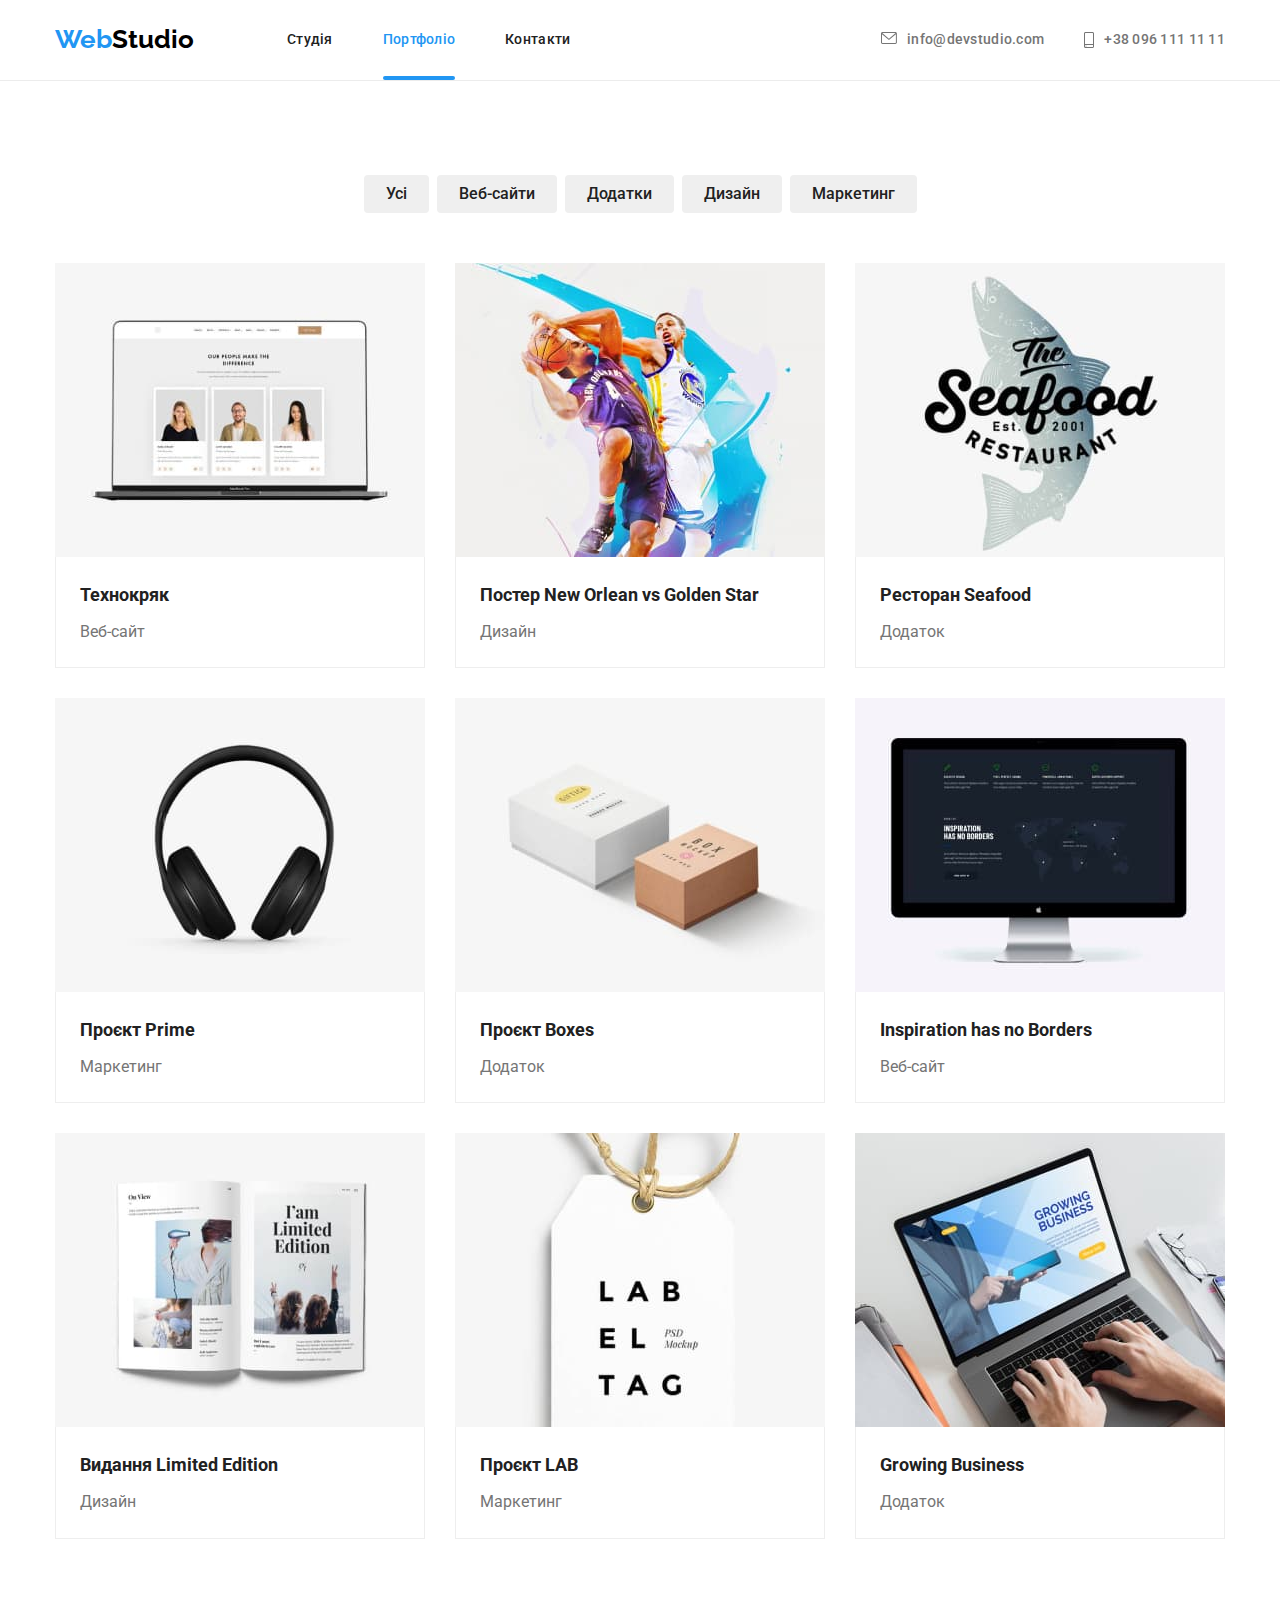
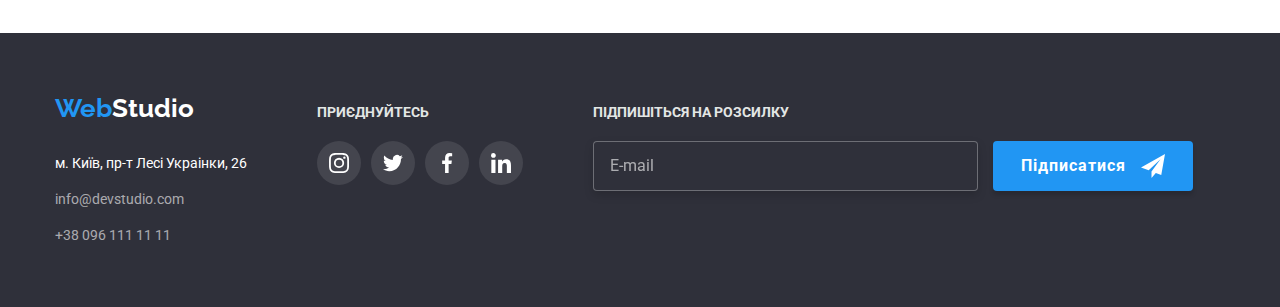
==== portfolio.html @ 9635496c "HW-06" ====
<!DOCTYPE html>
<html lang="uk">
  <head>
    <meta charset="UTF-8" />
    <meta http-equiv="X-UA-Compatible" content="IE=edge" />
    <meta name="viewport" content="width=device-width, initial-scale=1.0" />
    <title>Document</title>
    <link href="https://fonts.googleapis.com/css2?family=Raleway:wght@700&family=Roboto:wght@400;500;700;900&display=swap" rel="stylesheet" />
    <link rel="stylesheet" href="https://cdnjs.cloudflare.com/ajax/libs/modern-normalize/1.1.0/modern-normalize.min.css" />
    <link rel="stylesheet" href="./css/styles.css" />
  </head>
  <body class="page">
    <!-- Шапка сайту-->
    <header class="page-header">
      <div class="container main-nav">
        <a class="logo" href="./index.html">Web<span class="logo-accent">Studio</span></a>
        <nav class="section-nav">
          <ul class="site-nav">
            <li class="item">
              <a href="./index.html" class="link">Студія</a>
            </li>
            <li class="item">
              <a href="./portfolio.html" class="link current">Портфоліо</a>
            </li>
            <li class="item"><a href="" class="link">Контакти</a></li>
          </ul>
        </nav>
        <ul class="site-contact">
          <li class="item">
            <a href="mailto:info@devstudio.com" class="site-contact-link" lang="en">
              <svg class="icon-envelope">
                <use href="./images/sprite.svg#icon-envelope"></use></svg>info@devstudio.com</a
            >
          </li>
          <li class="item">
            <a href="tel:+380961111111" class="site-contact-link">
              <svg class="icon-smartphone">
                <use href="./images/sprite.svg#icon-smartphone"></use></svg>+38 096 111 11 11</a
>
          </li>
        </ul>
      </div>
    </header>
    <!-- Основна частина -->
    <main>
      <section class="section">
        <div class="container">
          <h1 class="visually-hidden">Наші роботи</h1>

          <ul class="main-booton">
            <li class="item">
              <button type="button" class="button">Усі</button>
            </li>
            <li class="item">
              <button type="button" class="button">Веб-сайти</button>
            </li>
            <li class="item">
              <button type="button" class="button">Додатки</button>
            </li>
            <li class="item">
              <button type="button" class="button">Дизайн</button>
            </li>
            <li class="item">
              <button type="button" class="button">Маркетинг</button>
            </li>
          </ul>
          <ul class="product-list">
            <li class="item">
              <a href="/" class="product-link">
                <div class="product-sub-item">
                  <img src="./images/img11.jpg" alt="Технокряк" width="370" />
                  <div class="product-overlay">
                    <p class="product-sub-label">
                      Ресурс пропонує комплексні пропозиції з різним рівнем функціоналу та сервісів. Все це дозволить відвідувачу отримати вичерпні відомості про компанію чи приватну особу.
                    </p>
                  </div>
                </div>
                <div class="border-item">
                  <h2 class="title">Технокряк</h2>
                  <p class="text">Веб-сайт</p>
                </div>
              </a>
            </li>
            <li class="item">
              <a href="" class="product-link">
                <div class="product-sub-item">
                  <img src="./images/img12.jpg" alt="Постер New Orlean vs Golden Star" width="370" />
                  <div class="product-overlay">
                    <p class="product-sub-label">
                      Ресурс пропонує комплексні пропозиції з різним рівнем функціоналу та сервісів. Все це дозволить відвідувачу отримати вичерпні відомості про компанію чи приватну особу.
                    </p>
                  </div>
                </div>
                <div class="border-item">
                  <h2 class="title">Постер New Orlean vs Golden Star</h2>
                  <p class="text">Дизайн</p>
                </div>
              </a>
            </li>
            <li class="item">
              <a href="" class="product-link">
                <div class="product-sub-item">
                  <img src="./images/img13.jpg" alt="Ресторан Seafood" width="370" />
                  <div class="product-overlay">
                    <p class="product-sub-label">
                      Ресурс пропонує комплексні пропозиції з різним рівнем функціоналу та сервісів. Все це дозволить відвідувачу отримати вичерпні відомості про компанію чи приватну особу.
                    </p>
                  </div>
                </div>
                <div class="border-item">
                  <h2 class="title">Ресторан Seafood</h2>
                  <p class="text">Додаток</p>
                </div>
              </a>
            </li>
            <li class="item">
              <a href="" class="product-link"
                ><div class="product-sub-item">
                  <img src="./images/img14.jpg" alt="Проєкт Prime" width="370" />
                  <div class="product-overlay">
                    <p class="product-sub-label">
                      Ресурс пропонує комплексні пропозиції з різним рівнем функціоналу та сервісів. Все це дозволить відвідувачу отримати вичерпні відомості про компанію чи приватну особу.
                    </p>
                  </div>
                </div>
                <div class="border-item">
                  <h2 class="title">Проєкт Prime</h2>
                  <p class="text">Маркетинг</p>
                </div>
              </a>
            </li>
            <li class="item">
              <a href="" class="product-link"
                ><div class="product-sub-item">
                  <img src="./images/img15.jpg" alt="Проєкт Boxes" width="370" />
                  <div class="product-overlay">
                    <p class="product-sub-label">
                      Ресурс пропонує комплексні пропозиції з різним рівнем функціоналу та сервісів. Все це дозволить відвідувачу отримати вичерпні відомості про компанію чи приватну особу.
                    </p>
                  </div>
                </div>
                <div class="border-item">
                  <h2 class="title">Проєкт Boxes</h2>
                  <p class="text">Додаток</p>
                </div>
              </a>
            </li>
            <li class="item">
              <a href="" class="product-link">
                <div class="product-sub-item">
                  <img src="./images/img16.jpg" alt="Inspiration has no Borders" width="370" />
                  <div class="product-overlay">
                    <p class="product-sub-label">
                      Ресурс пропонує комплексні пропозиції з різним рівнем функціоналу та сервісів. Все це дозволить відвідувачу отримати вичерпні відомості про компанію чи приватну особу.
                    </p>
                  </div>
                </div>
                <div class="border-item">
                  <h2 class="title">Inspiration has no Borders</h2>
                  <p class="text">Веб-сайт</p>
                </div>
              </a>
            </li>
            <li class="item">
              <a href="" class="product-link"
                ><div class="product-sub-item">
                  <img src="./images/img17.jpg" alt="Видання Limited Edition" width="370" />
                  <div class="product-overlay">
                    <p class="product-sub-label">
                      Ресурс пропонує комплексні пропозиції з різним рівнем функціоналу та сервісів. Все це дозволить відвідувачу отримати вичерпні відомості про компанію чи приватну особу.
                    </p>
                  </div>
                </div>
                <div class="border-item">
                  <h2 class="title">Видання Limited Edition</h2>
                  <p class="text">Дизайн</p>
                </div>
              </a>
            </li>
            <li class="item">
              <a href="" class="product-link"
                ><div class="product-sub-item">
                  <img src="./images/img18.jpg" alt="Проєкт LAB" width="370" />
                  <div class="product-overlay">
                    <p class="product-sub-label">
                      Ресурс пропонує комплексні пропозиції з різним рівнем функціоналу та сервісів. Все це дозволить відвідувачу отримати вичерпні відомості про компанію чи приватну особу.
                    </p>
                  </div>
                </div>
                <div class="border-item">
                  <h2 class="title">Проєкт LAB</h2>
                  <p class="text">Маркетинг</p>
                </div>
              </a>
            </li>
            <li class="item">
              <a href="" class="product-link"
                ><div class="product-sub-item">
                  <img src="./images/img19.jpg" alt="Growing Business" width="370" />
                  <div class="product-overlay">
                    <p class="product-sub-label">
                      Ресурс пропонує комплексні пропозиції з різним рівнем функціоналу та сервісів. Все це дозволить відвідувачу отримати вичерпні відомості про компанію чи приватну особу.
                    </p>
                  </div>
                </div>
                <div class="border-item">
                  <h2 class="title">Growing Business</h2>
                  <p class="text">Додаток</p>
                </div>
              </a>
            </li>
          </ul>
        </div>
      </section>
    </main>
    <!-- Підвал -->
    <footer class="page-footer">
      <div class="container">
        <div class="container-footer">
          <div class="container-logo-adress">
            <a class="logo footer" href="/index.html">Web<span class="logo-accent footer">Studio</span></a>
            <address class="site-address">
              <ul class="main-address">
                <li class="item">
                  <a href="https://goo.gl/maps/CPtrU1FHBa2aNyZL9" class="site-address link" target="_blank" rel="noopener noreferrer nofollow">м. Київ, пр-т Лесі Украінки, 26</a>
                </li>
                <li class="item">
                  <a href="mailto:info@devstudio.com" class="site-address contact" lang="en">info@devstudio.com</a>
                </li>
                <li class="item">
                  <a href="tel:+380961111111" class="site-address contact">+38 096 111 11 11</a>
                </li>
              </ul>
            </address>
          </div>
          <div class="block-icon-footer">
            <h2 class="social-footer-title">Приєднуйтесь</h2>
            <ul class="social-footer-list">
              <li class="social-footer-item">
                <a class="social-footer-link" target="_blank" rel="noopener noreferrer nofollow" aria-label="instagram" href="https://www.instagram.com"
                  ><svg class="social-footer-icon">
                    <use href="./images/sprite.svg#icon-instagram"></use></svg></a>
              </li>
              <li class="social-footer-item">
                <a class="social-footer-link" target="_blank" rel="noopener noreferrer nofollow" aria-label="twitter" href="https://twitter.com/"
                  ><svg class="social-list-icon">
                    <use href="./images/sprite.svg#icon-twitter"></use></svg></a>
              </li>
              <li class="social-footer-item">
                <a class="social-footer-link" target="_blank" rel="noopener noreferrer nofollow" aria-label="facebook" href="https://www.facebook.com/"
                  ><svg class="social-list-icon">
                    <use href="./images/sprite.svg#icon-facebook"></use>
                  </svg>
                </a>
              </li>
              <li class="social-footer-item">
                <a class="social-footer-link" target="_blank" rel="noopener noreferrer nofollow" aria-label="linkedin" href="https://ua.linkedin.com"
                  ><svg class="social-list-icon">
                    <use href="./images/sprite.svg#icon-linkedin"></use>
                  </svg>
                </a>
              </li>
            </ul>
          </div>
          <div class="form-footer">
            <h2 class="social-footer-title">Підпишіться на розсилку</h2>
            <form action="/">
              <input type="email" class="form-mail" name="mail" id="email" placeholder="E-mail" />
              <button class="button-send">
                Підписатися
                <span>
                  <svg class="icon-send">
                    <use href="./images/sprite.svg#icon-send"></use></svg></span>
              </button>
            </form>
          </div>
        </div>
      </div>
    </footer>
  </body>
</html>
---- css/styles.css ----
:root {
  --primary-text-color: #757575;
  --title-text-color: #212121;
  --accent-color: #2196f3;
  --white-color: #ffffff;
  --black-color: #000000;
  --white-trangparent-color: rgba(255, 255, 255, 0.6);
  --primary-bg-color: #f5f5f5;
  --button-backgraund-color: #f5f4fa;
  --button-bg-hero-color: #188ce8;
  --footer-bg-color: #2f303a;
  --section-bg-color: #f5f4fa;
  --icons-color: #afb1b8;
}
.page {
  background-color: var(--white-color);
  color: var(--primary-text-color);

  font-family: Roboto, sans-serif;
  font-size: 14px;
  line-height: 1.7;
}
.container {
  margin-left: auto;
  margin-right: auto;
  padding-left: 15px;
  padding-right: 15px;
  width: 1200px;

  /* background-color: rgb(118, 199, 115); */
}
ul {
  list-style: none;
  margin-top: 0;
  margin-bottom: 0;
}

img {
  display: block;
}

/* header */
.page-header {
  border-bottom: 1px solid #ececec;
}

.logo {
  display: flex;

  color: var(--accent-color);

  font-family: raleway, sans-serif;
  font-weight: 700;
  font-size: 26px;
  line-height: 1.2;
  text-decoration: none;
}
.logo-accent {
  color: var(--black-color);
  text-decoration: none;
}

/* Site nav */

.page-header .main-nav {
  display: flex;
  align-items: center;
  /* justify-content:; */
}
.section-nav {
  margin-left: 93px;
}

.site-nav {
  display: flex;
  padding: 0;
  margin: 0;
  text-decoration: none;
}

.site-nav .item + .item {
  margin-left: 50px;
}

.site-nav .link {
  position: relative;
  display: flex;
  padding-top: 32px;
  padding-bottom: 32px;

  color: var(--title-text-color);

  font-weight: 500;
  font-size: 14px;
  line-height: 1.14;
  letter-spacing: 0.02em;
  text-decoration: none;

  transition: color 250ms cubic-bezier(0.4, 0, 0.2, 1);
}

.site-nav .link.current {
  color: var(--accent-color);
}
.current::after {
  position: absolute;
  bottom: 0;
  right: 0;
  content: "";
  width: 100%;
  height: 4px;
  background-color: var(--accent-color);
  border-radius: 2px;
}

.site-nav .link:hover,
.site-nav .link:focus {
  color: var(--accent-color);
}

/* site-contact */

.site-contact {
  display: flex;
  padding: 0;
  margin: 0;
  margin-left: auto;
  text-decoration: none;
}
.site-contact .item + .item {
  margin-left: 40px;
}
.site-contact-link {
  padding-top: 32px;
  padding-bottom: 32px;
  text-decoration: none;
  display: flex;
  color: var(--primary-text-color);

  font-weight: 500;
  font-size: 14px;
  line-height: 1.14;
  letter-spacing: 0.02em;

  transition: color 250ms cubic-bezier(0.4, 0, 0.2, 1);
}
.site-contact-link:hover,
.site-contact-link:focus {
  color: var(--accent-color);
  letter-spacing: 0.02em;
}
.icon-envelope {
  width: 16px;
  height: 12px;
  margin-right: 10px;
  fill: currentColor;
}
.icon-smartphone {
  width: 10px;
  height: 16px;
  margin-right: 10px;
  fill: currentColor;
}
/* Секція hero */

.page-hero {
  background-image: linear-gradient(
      to right,
      rgba(47, 48, 58, 0.4),
      rgba(47, 48, 58, 0.4)
    ),
    url(../images/Img20.jpg);

  background-repeat: no-repeat;
  background-size: cover;
  background-position: center;

  max-width: 1600px;
  margin: 0 auto;
  padding-top: 200px;
  padding-bottom: 200px;

  background-color: var(--footer-bg-color);
  text-align: center;
}

.hero-title {
  margin-top: 0;
  margin-bottom: 30px;

  color: var(--white-color);

  font-weight: 900;
  font-size: 44px;
  line-height: 1.36;
  letter-spacing: 0.06em;
  text-transform: uppercase;
}
.button.hero {
  display: inline-block;
  padding: 10px 24px;
  border-radius: 4px;
  min-width: 200px;
  border: none;

  background-color: var(--accent-color);
  color: var(--white-color);
  cursor: pointer;

  font-weight: 700;
  font-size: 16px;
  line-height: 1.9;
  letter-spacing: 0.06em;

  box-shadow: 0px 4px 4px rgba(0, 0, 0, 0.15);

  transition: background-color 250ms cubic-bezier(0.4, 0, 0.2, 1);
}
.button.hero:hover,
.button.hero:focus {
  background-color: var(--button-bg-hero-color);
  color: var(--white-color);
}

/* button section */

.button {
  padding: 6px 22px;
  border-radius: 4px;
  border: none;

  background-color: var(button-backgraund-color);
  color: var(--title-text-color);
  cursor: pointer;

  font-family: inherit;
  font-weight: 500;
  font-size: 16px;
  line-height: 1.6;

  transition: background-color 250ms cubic-bezier(0.4, 0, 0.2, 1),
    color 250ms cubic-bezier(0.4, 0, 0.2, 1),
    box-shadow 250ms cubic-bezier(0.4, 0, 0.2, 1);
}
.button:hover,
.button:focus {
  background-color: var(--accent-color);
  color: var(--white-color);
  box-shadow: 0px 3px 1px rgba(0, 0, 0, 0.1), 0px 1px 2px rgba(0, 0, 0, 0.08),
    0px 2px 2px rgba(0, 0, 0, 0.12);
  border-radius: 4px;
}
.main-booton {
  padding-left: 0;
  margin-bottom: 50px;
  display: flex;
  justify-content: center;
}
.main-booton .item + .item {
  margin-left: 8px;
}
/* Особливості */
.section {
  padding-top: 94px;
  padding-bottom: 94px;
}

.visually-hidden {
  position: absolute;
  white-space: nowrap;
  width: 1px;
  height: 1px;
  overflow: hidden;
  border: 0;
  padding: 0;
  clip: rect(0 0 0 0);
  clip-path: inset(50%);
  margin: -1px;
}

.feature-list .item {
  width: 270px;
}
.feature-list .item + .item {
  margin-left: 30px;
}
.feature-list .title {
  color: var(--title-text-color);

  margin-top: 0;
  margin-bottom: 10px;

  font-style: normal;
  font-weight: 700;
  font-size: 14px;
  line-height: 1.14;
  text-transform: uppercase;
}
.feature-list p {
  margin-top: 0;
  margin-bottom: 0;
}
.feature-list {
  margin-top: 0;
  margin-bottom: 0;
  padding-left: 0;
  padding-right: 0;
  display: flex;
}
.icon-feature {
  display: flex;
  height: 120px;
  width: 270px;
  margin-bottom: 30px;
  background-color: #f5f4fa;
  justify-content: center;
  align-items: center;
}
.icon-feature-title {
  width: 70px;
  height: 70px;
}
/* Перелік послуг */
.section-nopadding {
  padding-bottom: 94px;
}
.section-title {
  margin-top: 0px;
  margin-bottom: 50px;

  text-align: center;
  font-weight: 700;
  font-size: 36px;
  line-height: 1.17;

  color: var(--title-text-color);
}
.work-list {
  margin-top: 0;
  margin-bottom: 0;
  padding-left: 0;
  padding-right: 0;
  display: flex;
  justify-content: space-evenly;
}
.work-list .item + .item {
  margin-left: 30px;
}

.sub-item {
  position: relative;
  margin: 0;
  padding: 0;
}

.label {
  position: absolute;
  bottom: 0;
  left: 0;
  width: 100%;
  padding-top: 27px;
  padding-bottom: 27px;
  margin: 0;

  background-color: rgba(47, 48, 58, 0.8);

  font-weight: 700;
  font-size: 14px;
  line-height: 1.42;
  text-transform: uppercase;
  text-align: center;
  color: var(--white-color);
}
/* Наша команда */
.section-team {
  background: var(--section-bg-color);
  padding-bottom: 94px;
  padding-top: 94px;
  text-align: center;
}

.main-team {
  margin-top: 0;
  margin-bottom: 50px;

  color: var(--title-text-color);

  font-weight: 700;
  font-size: 36px;
  line-height: 1.17;
}

.team-list {
  margin-top: 0;
  margin-bottom: 0;
  display: flex;
  padding: 0;
  padding-left: 0;
}
.team-list .item {
  width: 270px;
  box-shadow: 0px 1px 3px rgba(0, 0, 0, 0.12), 0px 1px 1px rgba(0, 0, 0, 0.14),
    0px 2px 1px rgba(0, 0, 0, 0.2);
  border-radius: 0px 0px 4px 4px;
}
.team-list .item + .item {
  margin-left: 30px;
}

.team-list .title {
  margin-top: 0px;
  margin-bottom: 10px;

  color: var(--title-text-color);
  font-weight: 500;
  font-size: 16px;
  line-height: 1.19;
}
.team-list .text {
  font-size: 16px;
  line-height: 1.19;

  margin-top: 0;
  margin-bottom: 0;
}

.page-team-div {
  background: var(--white-color);
  text-align: center;

  padding-top: 30px;
  padding-bottom: 30px;
}
/* Соціальні мережі */
.social {
  display: flex;
  margin-top: 30px;
  padding: 0;
  justify-content: center;
}
.link-social {
  display: flex;
  cursor: pointer;
  width: 100%;
  height: 100%;
  border-radius: 50%;
  justify-content: center;
  align-items: center;
  color: var(--icons-color);

  transition: color 250ms cubic-bezier(0.4, 0, 0.2, 1),
    background-color 250ms cubic-bezier(0.4, 0, 0.2, 1);
}

.social-list {
  display: flex;
  height: 44px;
  width: 44px;
  background-color: var(--white-color);
  justify-content: center;
  align-items: center;
  border-radius: 50%;
  cursor: pointer;
  /* var(--white-color); */
}
.social-list + .social-list {
  display: flex;
  margin-left: 10px;
}

.social-list-icon {
  width: 20px;
  height: 20px;
  fill: currentColor;
}

.link-social:hover,
.link-social:focus {
  background: var(--accent-color);
  color: var(--white-color);
}
/* Наші роботи */
.product-list {
  padding-left: 0;
  display: flex;
  flex-wrap: wrap;
  margin-left: -30px;
  margin-bottom: -30px;
}
.product-list .item {
  width: 370px;
  margin-left: 30px;
  margin-bottom: 30px;
}
.product-link:hover,
.product-link:focus {
  box-shadow: 0px 1px 3px rgba(0, 0, 0, 0.12), 0px 1px 1px rgba(0, 0, 0, 0.14),
    0px 2px 1px rgba(0, 0, 0, 0.2);
  border-radius: 0px 0px 4px 4px;
}
.border-item {
  display: block;
  padding-top: 20px;
  padding-bottom: 20px;
  border: 1px solid #eeeeee;
  border-top: none;
  width: 370px;
}

.product-list .title {
  margin-bottom: 4px;
  margin-top: 0;
  color: var(--title-text-color);
  padding-left: 24px;
  font-weight: 700;
  font-size: 18px;
  line-height: 2;
}
.product-link {
  display: block;
  width: 100%;
  height: 100%;
  color: var(--primary-text-color);

  margin-top: 0;
  margin-bottom: 0;
  text-decoration: none;
  font-size: 16px;
  line-height: 1.9;
}

.product-link:hover,
.product-link:focus {
  /* border: 1px solid #eeeeee; */
  box-shadow: 0px 1px 1px rgba(0, 0, 0, 0.12), 0px 4px 4px rgba(0, 0, 0, 0.06),
    1px 4px 6px rgba(0, 0, 0, 0.16);
}
.product-list .text {
  color: var(--primary-text-color);

  margin-top: 0;
  margin-bottom: 0;
  padding-left: 24px;
  text-decoration: none;
  font-size: 16px;
  line-height: 1.9;
}

.product-sub-item {
  position: relative;
  margin: 0;
  padding: 0;
  overflow: hidden;
}
.product-overlay {
  position: absolute;
  left: 0;
  bottom: 0;
  width: 100%;
  height: 100%;

  transform: translateY(100%);
  transition: transform 250ms cubic-bezier(0.4, 0, 0.2, 1),
    background-color 250ms cubic-bezier(0.4, 0, 0.2, 1),
    color 250ms cubic-bezier(0.4, 0, 0.2, 1),
    box-shadow 250ms cubic-bezier(0.4, 0, 0.2, 1);

  margin: 0;
  background: rgba(33, 150, 243, 0.9);
}
.product-sub-label {
  position: absolute;
  width: 100%;
  height: 100%;
  margin: 0;
  left: 0;
  bottom: 0;
  padding: 63px 24px;
  color: var(--white-color);

  font-size: 18px;
  line-height: 1.55;
}

.item:hover .product-overlay {
  opacity: 1;
  transform: translateY(0);
}
/* Постійні клієнти */
.section-client {
  padding-top: 94px;
  padding-bottom: 94px;
  text-align: center;
}
.client-title {
  margin-top: 0;
  margin-bottom: 50px;

  color: var(--title-text-color);

  font-weight: 700;
  font-size: 36px;
  line-height: 1.17;
}

.client-list {
  display: flex;
  margin: 0;
  padding: 0;
}
.client-item {
  height: 92px;
  width: 170px;

  background-color: var(--white-color);
  border: 1px solid #afb1b8;
  border-radius: 4px;

  justify-content: center;
  align-items: center;
  cursor: pointer;

  transition: color 250ms cubic-bezier(0.4, 0, 0.2, 1);
}
.client-item:hover,
.client-item:focus {
  border-color: var(--accent-color);
}

.client-item + .client-item {
  display: flex;
  margin-left: 30px;
}

.client-link {
  display: flex;
  cursor: pointer;
  width: 100%;
  height: 100%;
  justify-content: center;
  align-items: center;
  color: var(--icons-color);

  transition: color 250ms cubic-bezier(0.4, 0, 0.2, 1),
    background-color 250ms cubic-bezier(0.4, 0, 0.2, 1);
}
.client-icon {
  width: 106px;
  height: 60px;
  fill: currentColor;
}
.client-link:hover,
.client-link:focus {
  color: var(--accent-color);
}
/* footer */
.container-footer {
  display: flex;
  align-items: baseline;
  gap: 70px;
}

.container-logo-adress {
  /* display: flex; */
  flex-direction: column;
}

.logo.footer {
  margin-bottom: 28px;
}
.logo-accent.footer {
  color: var(--white-color);
  text-decoration: none;
}

.site-address .link {
  color: var(--white-color);
  font-style: normal;
  text-decoration: none;

  transition: color 250ms cubic-bezier(0.4, 0, 0.2, 1);
}
/* .site-address {
  display: flex;
  display: flex;
} */

.site-address .item + .item {
  margin-top: 12px;
}
.main-address {
  padding-left: 0;
}

.site-address .contact {
  color: var(--white-trangparent-color);
  font-style: normal;
  text-decoration: none;

  transition: color 250ms cubic-bezier(0.4, 0, 0.2, 1);
}
.site-address:hover,
.site-address:focus {
  color: var(--accent-color);
}

.page-footer {
  background-color: var(--footer-bg-color);
  padding-top: 60px;
  padding-bottom: 60px;
}

.block-icon-footer {
  display: flex;
  width: 206px;
  flex-direction: column;
}

.social-footer-title {
  font-weight: 700;
  font-size: 14px;
  line-height: 1.14;
  text-transform: uppercase;
  margin-bottom: 20px;
  margin-top: 0;
  color: #e3e6e5;
}

.social-footer-list {
  display: flex;
  margin: 0;
  padding: 0;
}

.social-footer-item {
  display: flex;
  height: 44px;
  width: 44px;
  background-color: rgba(255, 255, 255, 0.1);
  justify-content: center;
  align-items: center;
  border-radius: 50%;
  cursor: pointer;
}

.social-footer-item + .social-footer-item {
  margin-left: 10px;
}

.social-footer-link {
  display: flex;
  cursor: pointer;
  width: 100%;
  height: 100%;
  border-radius: 50%;
  justify-content: center;
  align-items: center;
  color: var(--white-color);

  transition: background-color 250ms cubic-bezier(0.4, 0, 0.2, 1),
    color 250ms cubic-bezier(0.4, 0, 0.2, 1);
}
.social-footer-icon {
  width: 20px;
  height: 20px;
  fill: currentColor;
}

.social-footer-link:hover,
.social-footer-link:focus {
  background-color: var(--accent-color);
}

.form-mail {
  display: inline-block;
  width: 385px;
  height: 50px;
  padding: 15px 16px;
  color: var(--white-color);
  margin-right: 12px;

  border: 1px solid rgba(255, 255, 255, 0.3);
  filter: drop-shadow(0px 4px 4px rgba(0, 0, 0, 0.15));
  border-radius: 4px;
  background-color: var(--footer-bg-color);
}
.form-mail::placeholder {
  font-size: 16px;
  line-height: 1.25;
  color: rgba(255, 255, 255, 0.6);
}
.button-send {
  position: relative;
  display: inline-block;
  padding: 10px 28px;
  border-radius: 4px;
  min-width: 200px;
  border: none;
  margin: 0;
  text-align: start;

  background-color: var(--accent-color);
  color: var(--white-color);
  cursor: pointer;

  font-weight: 700;
  font-size: 16px;
  line-height: 1.9;
  letter-spacing: 0.06em;

  box-shadow: 0px 4px 4px rgba(0, 0, 0, 0.15);
  border-radius: 4px;

  /* transition: background-color 250ms cubic-bezier(0.4, 0, 0.2, 1); */
}
.icon-send {
  position: absolute;
  width: 24px;
  height: 24px;
  right: 28px;
  top: 13px;
  fill: currentColor;
}
/* Модальне вікно */
.backdrop {
  position: fixed;
  top: 0;
  left: 0;
  width: 100%;
  height: 100%;
  background: rgba(0, 0, 0, 0.2);

  opacity: 1;
  transition: opacity 250ms cubic-bezier(0.4, 0, 0.2, 1);
}

.backdrop.is-hidden {
  opacity: 0;
  pointer-events: none;
  /* visibility: hidden; */
}

.backdrop.is-hidden .modal {
  transform: translate(-50%, -50%) scale(1.2);
}
.modal {
  position: absolute;
  top: 50%;
  left: 50%;
  transform: translate(-50%, -50%) scale(1);
  transition: transform 250ms cubic-bezier(0.4, 0, 0.2, 1);
  min-width: 528px;
  min-height: 581px;
  text-align: center;
  background-color: var(--white-color);

  box-shadow: 0px 1px 3px rgba(0, 0, 0, 0.12), 0px 1px 1px rgba(0, 0, 0, 0.14),
    0px 2px 1px rgba(0, 0, 0, 0.2);
}
.button-modal {
  display: block;
  position: absolute;
  right: 0;
  margin: 8px 8px;
  top: 0;

  transition: background-color 250ms cubic-bezier(0.4, 0, 0.2, 1),
    color 250ms cubic-bezier(0.4, 0, 0.2, 1);
  width: 30px;
  height: 30px;
  border-radius: 50%;
  cursor: pointer;
  color: var(--black-color);
}
.close-icon {
  width: 30px;
  height: 30px;
  fill: currentColor;
}

.button-modal:hover {
  color: var(--accent-color);
}
/* Форма */
.form-modal {
  padding-left: 40px;
  padding-right: 40px;
}
.main-form {
  text-align: center;
  font-weight: 700;
  font-size: 20px;
  line-height: 1.15;
  color: var(--title-text-color);
  margin-bottom: 28px;
  margin-top: 40px;
}

.form-feild {
  position: relative;
  margin-bottom: 28px;
  margin-top: 0;
  color: var(--title-text-color);
}
/* .form-input:focus ~ .{
  background-color: #188ce8;
} */
.form-textarea {
  position: relative;
  margin-bottom: 20px;
  margin-top: 0;
}
.form-input {
  width: 448px;
  height: 40px;
  border: 1px solid rgba(33, 33, 33, 0.2);
  border-radius: 4px;
  padding-left: 42px;
  color: var(--title-text-color);

  transition: border-color 250ms cubic-bezier(0.4, 0, 0.2, 1);
}
.form-input:focus {
  border-color: var(--accent-color);
}
.form-input:focus ~ .form-icon {
  color: var(--accent-color);
}
input {
  outline: none;
}
.form-coment:focus {
  border-color: var(--title-text-color);
}

textarea {
  outline: none;
}
.form-icon {
  position: absolute;
  left: 15px;
  top: 10px;
  height: 14px;
}
.icon {
  width: 18px;
  height: 18px;
  fill: currentColor;
  transition: color 250ms cubic-bezier(0.4, 0, 0.2, 1);
}
.form-label {
  position: absolute;
  top: -18px;
  left: 0;
  font-size: 12px;
  line-height: 1.17;
  color: var(--primary-text-color);
}

.form-coment {
  width: 100%;
  height: 120px;
  resize: none;
  border: 1px solid rgba(33, 33, 33, 0.2);
  border-radius: 4px;
  padding: 12px 16px;
  margin-bottom: 20px;
  transition: border-color 250ms cubic-bezier(0.4, 0, 0.2, 1);
}
.form-coment::placeholder {
  color: rgba(117, 117, 117, 0.5);
  font-size: 12px;
  line-height: 1.67;
}
.form-checkbox {
  display: flex;
  margin-bottom: 30px;
}
.checkbox-link {
  display: block;
  margin-left: 7px;
  color: rgba(33, 150, 243, 1);
}
.checkbox {
  position: absolute;
  white-space: nowrap;
  width: 1px;
  height: 1px;
  overflow: hidden;
  border: 0;
  padding: 0;
  clip: rect(0 0 0 0);
  clip-path: inset(50%);
  margin: -1px;
}
.checkbox-label {
  display: flex;
  margin: 0 auto;
  align-items: center;
}

.checkbox-icon {
  display: inline-block;
  width: 16px;
  height: 15px;
  border: 2px solid rgba(33, 33, 33, 1);
  border-radius: 2px;
  margin-right: 7px;
  border-color: var(--title-text-color);
  transition: border-color 250ms cubic-bezier(0.4, 0, 0.2, 1),
    background-color 250ms cubic-bezier(0.4, 0, 0.2, 1),
    background-image 250ms cubic-bezier(0.4, 0, 0.2, 1);
}

.checkbox:checked + .checkbox-icon {
  border-color: var(--accent-color);
  background-color: var(--accent-color);
  background-image: url(../images/check1.svg);
  background-size: contain;
  background-origin: border-box;
}

.button-form {
  display: inline-block;
  padding: 10px 24px;
  border-radius: 4px;
  min-width: 200px;
  border: none;

  background-color: var(--accent-color);
  color: var(--white-color);
  cursor: pointer;

  font-weight: 700;
  font-size: 16px;
  line-height: 1.9;
  letter-spacing: 0.06em;

  box-shadow: 0px 4px 4px rgba(0, 0, 0, 0.15);

  transition: background-color 250ms cubic-bezier(0.4, 0, 0.2, 1);
}
.button-form:hover,
.button-form:focus {
  background-color: var(--button-bg-hero-color);
  color: var(--white-color);
}
/* text-decoration: none; Убираем подчёркивание */

/* Колір тексту #212121 */
/* Колір основного тексту #757575 */
/* Білий колір #FFFFFF  */
/* Акцент #2196F3 */
/* Чорний колір #000000 */
/* Білий прозорий rgba(255, 255, 255, 0.6) */
/* Колір фону #F5F5F5 */
/* Колір background кнопок #F5F4FA */
/* Другорядний колір фону  #F5F4FA */
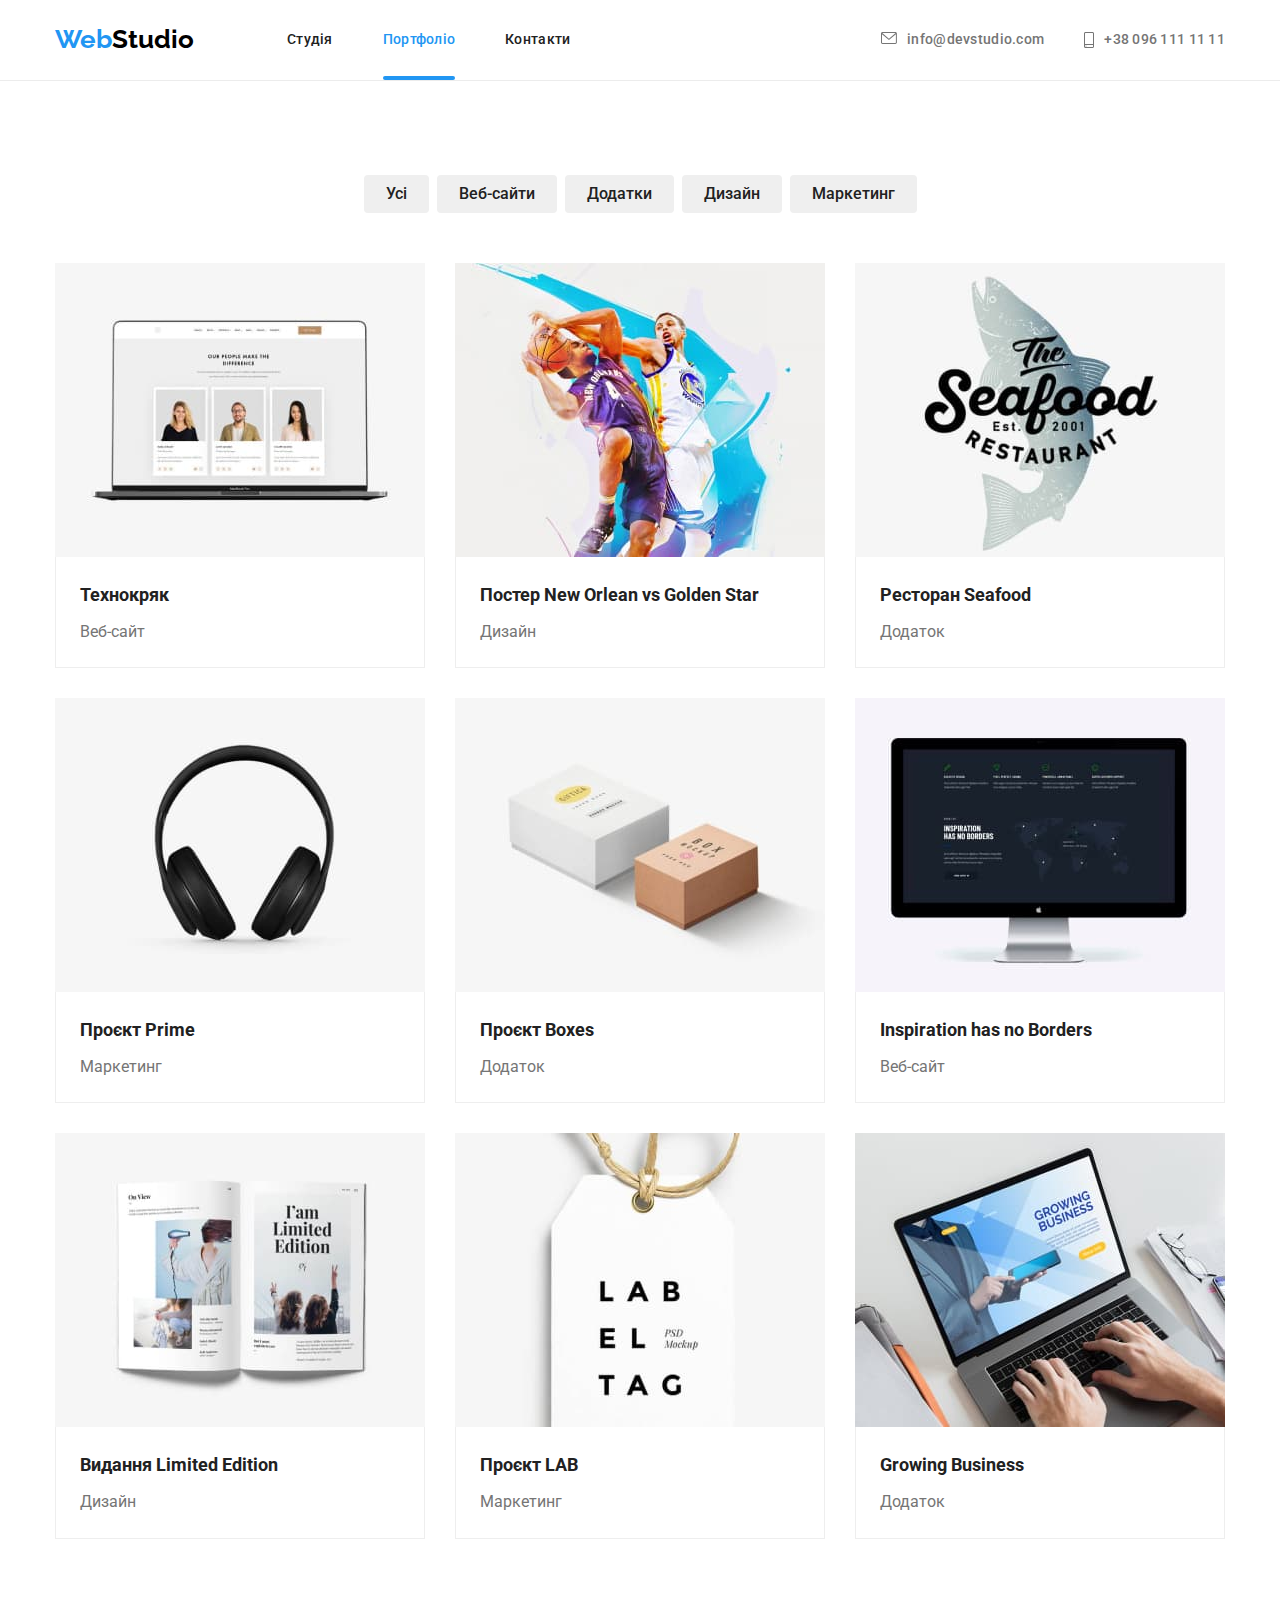
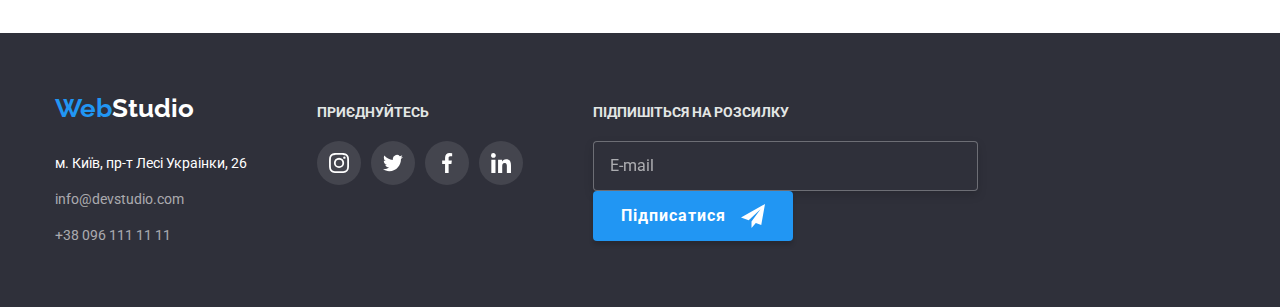
==== commit 4eaefbd7: "HW" ====
--- a/portfolio.html
+++ b/portfolio.html
@@ -10,7 +10,7 @@
     <link rel="stylesheet" href="./css/styles.css" />
   </head>
   <body class="page">
-    <!-- Шапка сайту-->
+    <!-- Шапка сайт-->
     <header class="page-header">
       <div class="container main-nav">
         <a class="logo" href="./index.html">Web<span class="logo-accent">Studio</span></a>
--- a/css/styles.css
+++ b/css/styles.css
@@ -431,7 +431,7 @@
   padding-top: 30px;
   padding-bottom: 30px;
 }
-/* Соціальні мережі */
+/* Соціальні мереж */
 .social {
   display: flex;
   margin-top: 30px;
@@ -771,8 +771,12 @@
   background-color: var(--accent-color);
 }
 
+.form-footer-mein{
+  display: flex;
+}
+
 .form-mail {
-  display: inline-block;
+  display: block;
   width: 385px;
   height: 50px;
   padding: 15px 16px;
@@ -853,7 +857,7 @@
   min-height: 581px;
   text-align: center;
   background-color: var(--white-color);
-
+padding: 40px;
   box-shadow: 0px 1px 3px rgba(0, 0, 0, 0.12), 0px 1px 1px rgba(0, 0, 0, 0.14),
     0px 2px 1px rgba(0, 0, 0, 0.2);
 }
@@ -863,7 +867,8 @@
   right: 0;
   margin: 8px 8px;
   top: 0;
-
+  background-color: none;
+  border: none;
   transition: background-color 250ms cubic-bezier(0.4, 0, 0.2, 1),
     color 250ms cubic-bezier(0.4, 0, 0.2, 1);
   width: 30px;
@@ -873,6 +878,9 @@
   color: var(--black-color);
 }
 .close-icon {
+  position: absolute;
+  right: 0;
+  top: 0;
   width: 30px;
   height: 30px;
   fill: currentColor;
@@ -881,11 +889,7 @@
 .button-modal:hover {
   color: var(--accent-color);
 }
-/* Форма */
-.form-modal {
-  padding-left: 40px;
-  padding-right: 40px;
-}
+
 .main-form {
   text-align: center;
   font-weight: 700;
@@ -893,7 +897,7 @@
   line-height: 1.15;
   color: var(--title-text-color);
   margin-bottom: 28px;
-  margin-top: 40px;
+  margin-top: 0;
 }
 
 .form-feild {
@@ -902,12 +906,9 @@
   margin-top: 0;
   color: var(--title-text-color);
 }
-/* .form-input:focus ~ .{
-  background-color: #188ce8;
-} */
+
 .form-textarea {
   position: relative;
-  margin-bottom: 20px;
   margin-top: 0;
 }
 .form-input {
@@ -923,7 +924,7 @@
 .form-input:focus {
   border-color: var(--accent-color);
 }
-.form-input:focus ~ .form-icon {
+.form-input:focus ~ .icon {
   color: var(--accent-color);
 }
 input {
@@ -936,13 +937,12 @@
 textarea {
   outline: none;
 }
-.form-icon {
+
+.icon {
   position: absolute;
   left: 15px;
   top: 10px;
   height: 14px;
-}
-.icon {
   width: 18px;
   height: 18px;
   fill: currentColor;
